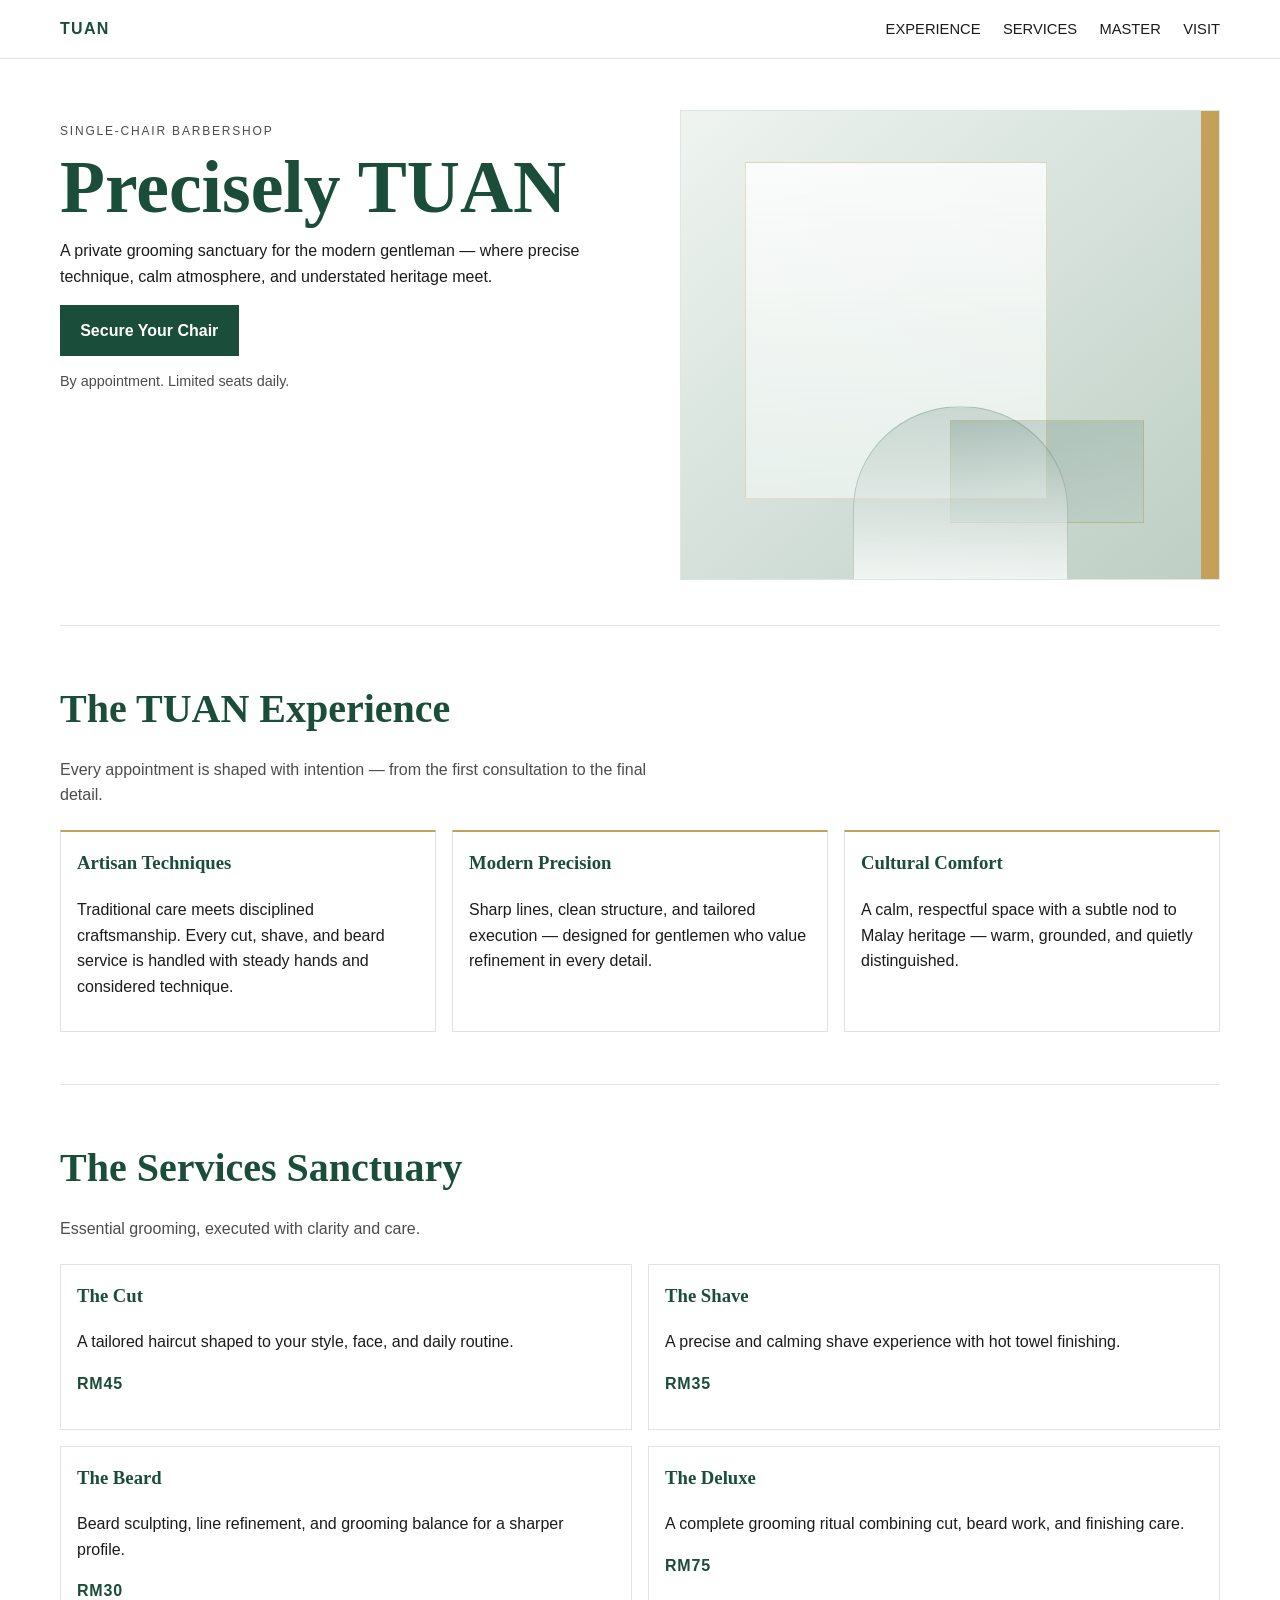
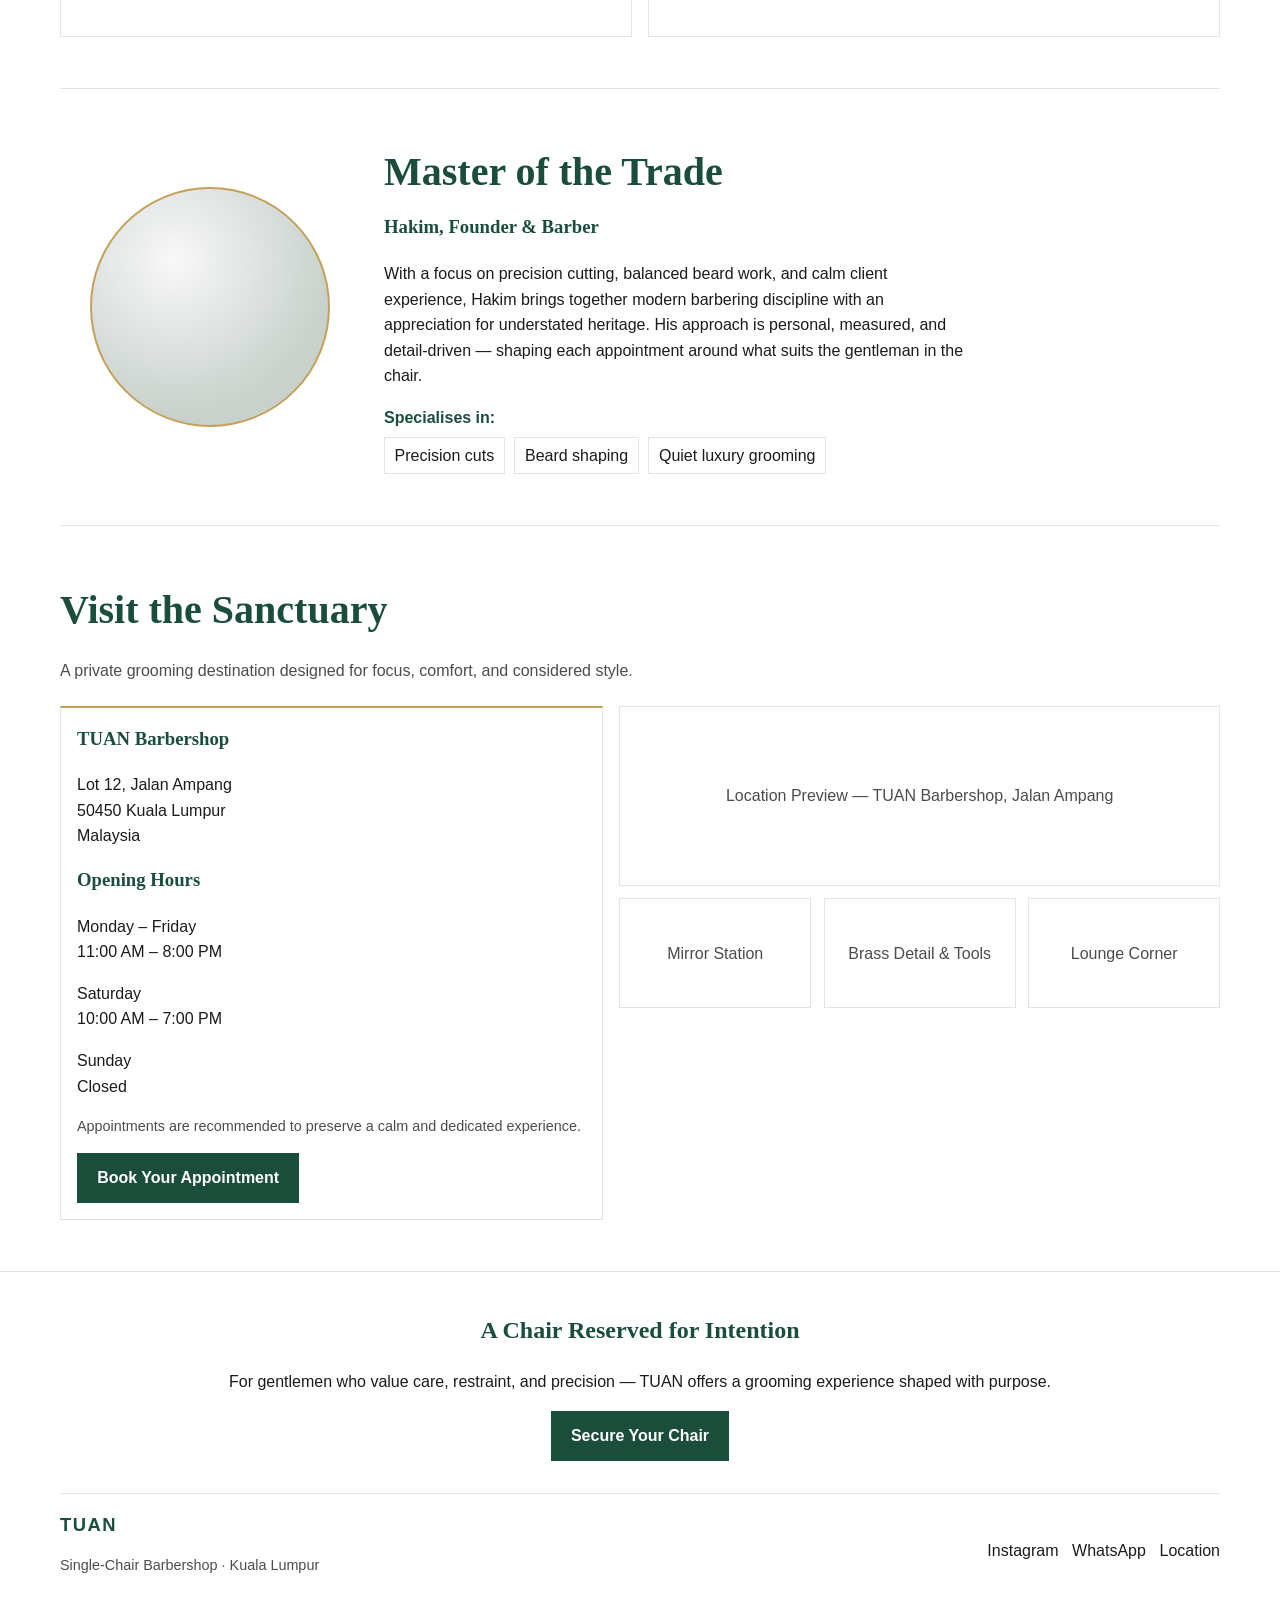
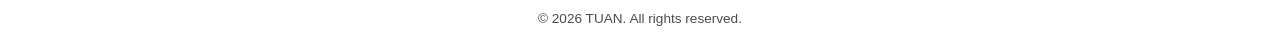
==== tuan-landing-page/index.html @ b1d90995 "Polish TUAN premium visual hierarchy and footer consistency" ====
<!DOCTYPE html>
<html lang="en">
  <head>
    <meta charset="UTF-8" />
    <meta name="viewport" content="width=device-width, initial-scale=1.0" />
    <title>TUAN Landing Page</title>
    <link rel="stylesheet" href="style.css" />
  </head>
  <body>
    <header class="site-header" id="top">
      <nav class="nav shell">
        <a href="#top" class="logo">TUAN</a>
        <button class="nav-toggle" aria-label="Toggle menu" aria-expanded="false">Menu</button>
        <ul class="nav-links">
          <li><a href="#experience">Experience</a></li>
          <li><a href="#services">Services</a></li>
          <li><a href="#master">Master</a></li>
          <li><a href="#visit">Visit</a></li>
        </ul>
      </nav>
    </header>

    <main>
      <!-- 1) HERO SECTION -->
      <section class="hero shell">
        <div class="hero-copy">
          <p class="eyebrow">SINGLE-CHAIR BARBERSHOP</p>
          <h1>Precisely TUAN</h1>
          <p>
            A private grooming sanctuary for the modern gentleman — where precise technique,
            calm atmosphere, and understated heritage meet.
          </p>
          <a href="#visit" class="btn btn-primary">Secure Your Chair</a>
          <p class="small-note">By appointment. Limited seats daily.</p>
        </div>
        <div class="hero-visual" aria-hidden="true">
          <div class="visual-main">
            <div class="visual-layer mirror"></div>
            <div class="visual-layer tools"></div>
            <div class="visual-layer chair"></div>
          </div>
          <div class="accent-bar"></div>
        </div>
      </section>

      <!-- 2) THE TUAN EXPERIENCE -->
      <section class="section shell" id="experience">
        <h2>The TUAN Experience</h2>
        <p class="section-intro">
          Every appointment is shaped with intention — from the first consultation to the final detail.
        </p>
        <div class="grid-3">
          <article class="panel">
            <h3>Artisan Techniques</h3>
            <p>
              Traditional care meets disciplined craftsmanship. Every cut, shave, and beard
              service is handled with steady hands and considered technique.
            </p>
          </article>
          <article class="panel">
            <h3>Modern Precision</h3>
            <p>
              Sharp lines, clean structure, and tailored execution — designed for gentlemen who
              value refinement in every detail.
            </p>
          </article>
          <article class="panel">
            <h3>Cultural Comfort</h3>
            <p>
              A calm, respectful space with a subtle nod to Malay heritage — warm, grounded,
              and quietly distinguished.
            </p>
          </article>
        </div>
      </section>

      <!-- 3) THE SERVICES SANCTUARY -->
      <section class="section shell" id="services">
        <h2>The Services Sanctuary</h2>
        <p class="section-intro">Essential grooming, executed with clarity and care.</p>
        <div class="services-grid">
          <article class="service-card"><h3>The Cut</h3><p>A tailored haircut shaped to your style, face, and daily routine.</p><p class="price">RM45</p></article>
          <article class="service-card"><h3>The Shave</h3><p>A precise and calming shave experience with hot towel finishing.</p><p class="price">RM35</p></article>
          <article class="service-card"><h3>The Beard</h3><p>Beard sculpting, line refinement, and grooming balance for a sharper profile.</p><p class="price">RM30</p></article>
          <article class="service-card"><h3>The Deluxe</h3><p>A complete grooming ritual combining cut, beard work, and finishing care.</p><p class="price">RM75</p></article>
        </div>
      </section>

      <!-- 4) MASTER OF THE TRADE -->
      <section class="section shell master" id="master">
        <div class="portrait-wrap" aria-hidden="true"><div class="portrait"></div></div>
        <div>
          <h2>Master of the Trade</h2>
          <h3>Hakim, Founder &amp; Barber</h3>
          <p>
            With a focus on precision cutting, balanced beard work, and calm client experience,
            Hakim brings together modern barbering discipline with an appreciation for understated
            heritage. His approach is personal, measured, and detail-driven — shaping each
            appointment around what suits the gentleman in the chair.
          </p>
          <p class="specialty-title">Specialises in:</p>
          <ul class="tag-list">
            <li>Precision cuts</li>
            <li>Beard shaping</li>
            <li>Quiet luxury grooming</li>
          </ul>
        </div>
      </section>

      <!-- 5) VISIT THE SANCTUARY -->
      <section class="section shell" id="visit">
        <h2>Visit the Sanctuary</h2>
        <p class="section-intro">
          A private grooming destination designed for focus, comfort, and considered style.
        </p>
        <div class="visit-layout">
          <div class="panel">
            <h3>TUAN Barbershop</h3>
            <p>Lot 12, Jalan Ampang<br />50450 Kuala Lumpur<br />Malaysia</p>
            <h3>Opening Hours</h3>
            <p>Monday – Friday<br />11:00 AM – 8:00 PM</p>
            <p>Saturday<br />10:00 AM – 7:00 PM</p>
            <p>Sunday<br />Closed</p>
            <p class="small-note">Appointments are recommended to preserve a calm and dedicated experience.</p>
            <a href="#" class="btn btn-primary">Book Your Appointment</a>
          </div>
          <div class="visit-visuals">
            <div class="map-box">Location Preview — TUAN Barbershop, Jalan Ampang</div>
            <div class="interior-grid">
              <div class="interior-card">Mirror Station</div>
              <div class="interior-card">Brass Detail &amp; Tools</div>
              <div class="interior-card">Lounge Corner</div>
            </div>
          </div>
        </div>
      </section>
    </main>

    <!-- 6) FINAL CTA / FOOTER -->
    <footer class="footer">
      <div class="shell final-cta">
        <h2>A Chair Reserved for Intention</h2>
        <p>
          For gentlemen who value care, restraint, and precision — TUAN offers a grooming
          experience shaped with purpose.
        </p>
        <a href="#visit" class="btn btn-primary">Secure Your Chair</a>
      </div>
      <div class="shell footer-bottom">
        <div>
          <p class="footer-brand">TUAN</p>
          <p class="small-note">Single-Chair Barbershop · Kuala Lumpur</p>
        </div>
        <div class="footer-links">
          <a href="#" aria-label="TUAN Instagram">Instagram</a>
          <a href="#" aria-label="TUAN WhatsApp">WhatsApp</a>
          <a href="#visit">Location</a>
        </div>
      </div>
      <p class="copyright">© 2026 TUAN. All rights reserved.</p>
    </footer>

    <script src="script.js"></script>
  </body>
</html>
---- tuan-landing-page/style.css ----
:root {
  --white: #ffffff;
  --green: #1a4d3a;
  --brass: #c5a059;
  --ink: #1b1b1b;
  --muted: #4c4c4c;
  --line: rgba(26, 77, 58, 0.14);
}

* { box-sizing: border-box; }
body {
  margin: 0;
  font-family: Arial, Helvetica, sans-serif;
  color: var(--ink);
  background: var(--white);
  line-height: 1.6;
}

.shell { width: min(1160px, 92%); margin: 0 auto; }

h1, h2, h3 {
  font-family: Georgia, "Times New Roman", serif;
  color: var(--green);
  margin-top: 0;
}

/* Sticky header and clean mobile navigation */
.site-header {
  position: sticky;
  top: 0;
  z-index: 20;
  background: var(--white);
  border-bottom: 1px solid var(--line);
}
.nav {
  display: flex;
  align-items: center;
  justify-content: space-between;
  gap: 1rem;
  padding: 1rem 0;
}
.logo { color: var(--green); text-decoration: none; font-weight: 700; letter-spacing: 0.08em; }
.nav-links { list-style: none; display: flex; gap: 1.4rem; margin: 0; padding: 0; }
.nav-links a { color: var(--ink); text-decoration: none; font-size: 0.92rem; text-transform: uppercase; }
.nav-toggle { display: none; border: 1px solid var(--green); background: transparent; color: var(--green); padding: 0.4rem 0.7rem; }

/* HERO */
.hero {
  display: grid;
  grid-template-columns: 1.05fr 0.95fr;
  gap: 1.4rem;
  padding: 3.2rem 0 2.8rem;
}
.eyebrow { font-size: 0.75rem; letter-spacing: 0.15em; color: var(--muted); }
.hero h1 { font-size: clamp(2.4rem, 6vw, 4.6rem); line-height: 0.94; margin-bottom: 1rem; }
.btn {
  display: inline-block;
  text-decoration: none;
  border: 1px solid var(--brass);
  padding: 0.72rem 1.2rem;
  font-weight: 700;
  transition: background-color .2s ease, color .2s ease, transform .2s ease;
}
.btn-primary { background: var(--green); color: var(--white); border-color: var(--green); }
.btn:hover { transform: translateY(-1px); }
.small-note { color: var(--muted); font-size: .9rem; }

.hero-visual {
  position: relative;
  min-height: 470px;
  border: 1px solid var(--line);
}
.visual-main {
  position: absolute;
  inset: 0;
  overflow: hidden;
  background: linear-gradient(140deg, #eff4f1, #d9e4de 42%, #bdcec4 100%);
}

/* Layered editorial placeholder for a more premium hero visual. */
.visual-layer {
  position: absolute;
  border: 1px solid rgba(197, 160, 89, 0.35);
}

.visual-layer.mirror {
  left: 12%;
  top: 11%;
  width: 56%;
  height: 72%;
  background: linear-gradient(180deg, rgba(255, 255, 255, 0.8), rgba(233, 241, 237, 0.95));
}

.visual-layer.tools {
  right: 14%;
  bottom: 12%;
  width: 36%;
  height: 22%;
  background: linear-gradient(160deg, rgba(26, 77, 58, 0.2), rgba(26, 77, 58, 0.04));
}

.visual-layer.chair {
  left: 32%;
  bottom: -7%;
  width: 40%;
  height: 44%;
  border-radius: 52% 52% 0 0;
  border-color: rgba(26, 77, 58, 0.2);
  background: linear-gradient(180deg, rgba(26, 77, 58, 0.16), rgba(255, 255, 255, 0.95));
}
.accent-bar { position: absolute; top: 0; right: 0; width: 18px; height: 100%; background: var(--brass); }

.section {
  padding: 3.2rem 0;
  border-top: 1px solid var(--line);
}
.section h2 { font-size: clamp(1.7rem, 4vw, 2.5rem); margin-bottom: .5rem; }
.section-intro { max-width: 55ch; color: var(--muted); margin-bottom: 1.4rem; }

.section p { max-width: 66ch; }

.grid-3 { display: grid; grid-template-columns: repeat(3, 1fr); gap: 1rem; }
.panel {
  border: 1px solid var(--line);
  border-top: 2px solid var(--brass);
  padding: 1rem;
}

.services-grid { display: grid; grid-template-columns: repeat(2, 1fr); gap: 1rem; }
.service-card { border: 1px solid var(--line); padding: 1rem; }
.price { color: var(--green); font-weight: 700; letter-spacing: .05em; }

.master {
  display: grid;
  grid-template-columns: 300px 1fr;
  gap: 1.5rem;
  align-items: center;
}
.portrait-wrap { display: grid; place-items: center; }
.portrait {
  width: 240px; height: 240px; border-radius: 50%;
  border: 2px solid var(--brass);
  background: radial-gradient(circle at 35% 30%, #f8f8f8, #c8d1cc 70%);
}
.specialty-title { color: var(--green); font-weight: 700; margin-bottom: .4rem; }
.tag-list { list-style: none; display: flex; flex-wrap: wrap; gap: .6rem; padding: 0; margin: 0; }
.tag-list li { border: 1px solid var(--line); padding: .3rem .6rem; }

.visit-layout { display: grid; grid-template-columns: 0.95fr 1.05fr; gap: 1rem; }
.map-box {
  border: 1px solid var(--line);
  min-height: 180px;
  display: grid;
  place-items: center;
  color: var(--muted);
  margin-bottom: .8rem;
}
.interior-grid { display: grid; grid-template-columns: repeat(3, 1fr); gap: .8rem; }
.interior-card { border: 1px solid var(--line); min-height: 110px; display: grid; place-items: center; color: var(--muted); }

.footer { border-top: 1px solid var(--line); padding-top: 2.4rem; }
.final-cta { text-align: center; padding-bottom: 2rem; }
.footer-bottom { border-top: 1px solid var(--line); padding: 1rem 0; display: flex; flex-wrap: wrap; gap: 1rem; justify-content: space-between; align-items: center; }
.footer-brand { color: var(--green); font-size: 1.15rem; letter-spacing: 0.08em; margin: 0; font-weight: 700; }
.footer-links { display: flex; flex-wrap: wrap; gap: .85rem; }
.footer-links a { color: var(--ink); text-decoration: none; border-bottom: 1px solid transparent; }
.footer-links a:hover,
.footer-links a:focus-visible { border-bottom-color: var(--brass); outline: none; }

/* Shared subtle focus styling for better keyboard navigation. */
a:focus-visible,
button:focus-visible {
  outline: 2px solid rgba(197, 160, 89, 0.85);
  outline-offset: 2px;
}
.copyright { text-align: center; color: var(--muted); font-size: .85rem; margin: 0 0 1.6rem; }

@media (max-width: 980px) {
  .hero,
  .visit-layout,
  .master,
  .grid-3,
  .services-grid,
  .interior-grid {
    grid-template-columns: 1fr;
  }
  .hero-visual { min-height: 340px; }
}

@media (max-width: 760px) {
  .nav-toggle { display: inline-block; }
  .nav-links {
    position: absolute;
    left: 0;
    right: 0;
    top: 64px;
    background: var(--white);
    border-bottom: 1px solid var(--line);
    flex-direction: column;
    padding: .9rem 4%;
    display: none;
  }
  .nav-links.show { display: flex; }
  .section { padding: 2.2rem 0; }
  .visual-layer.mirror { left: 10%; width: 62%; }
  .visual-layer.tools { right: 18%; width: 38%; }
  .visual-layer.chair { left: 28%; width: 48%; }
}
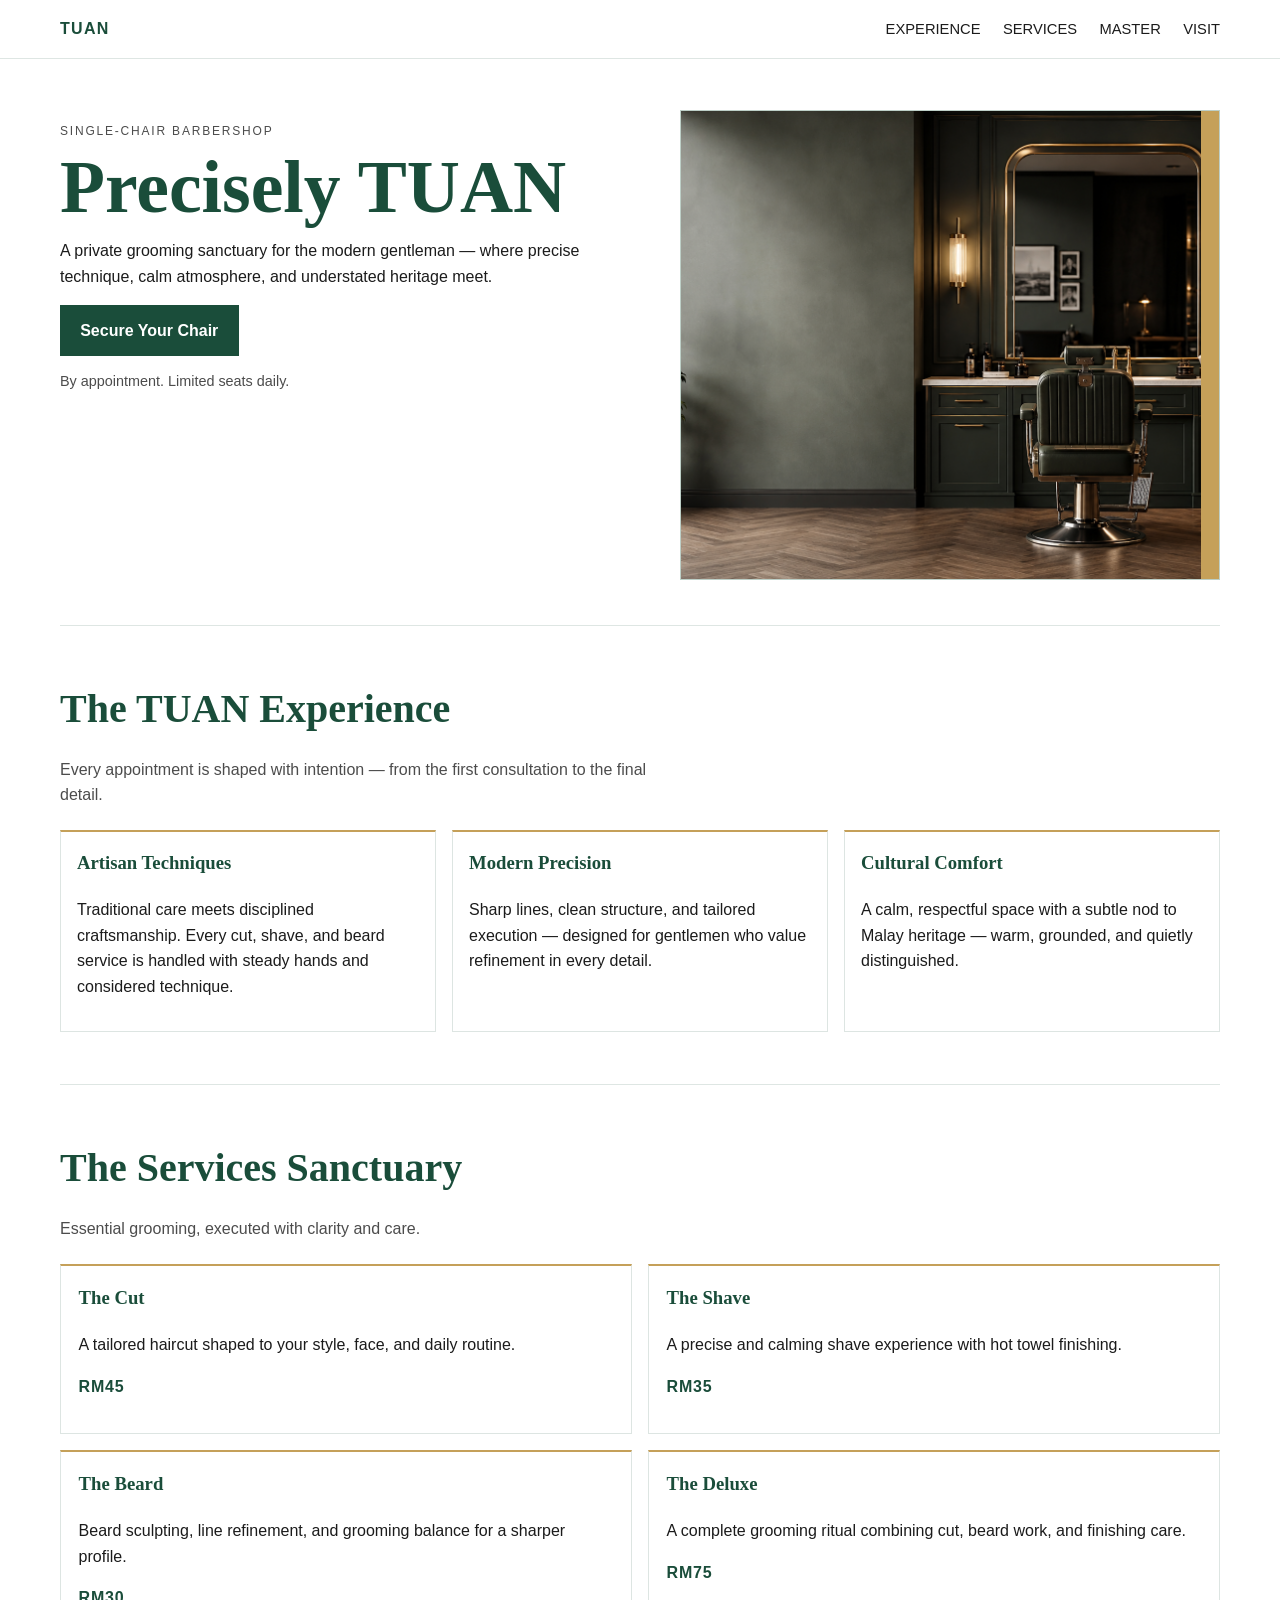
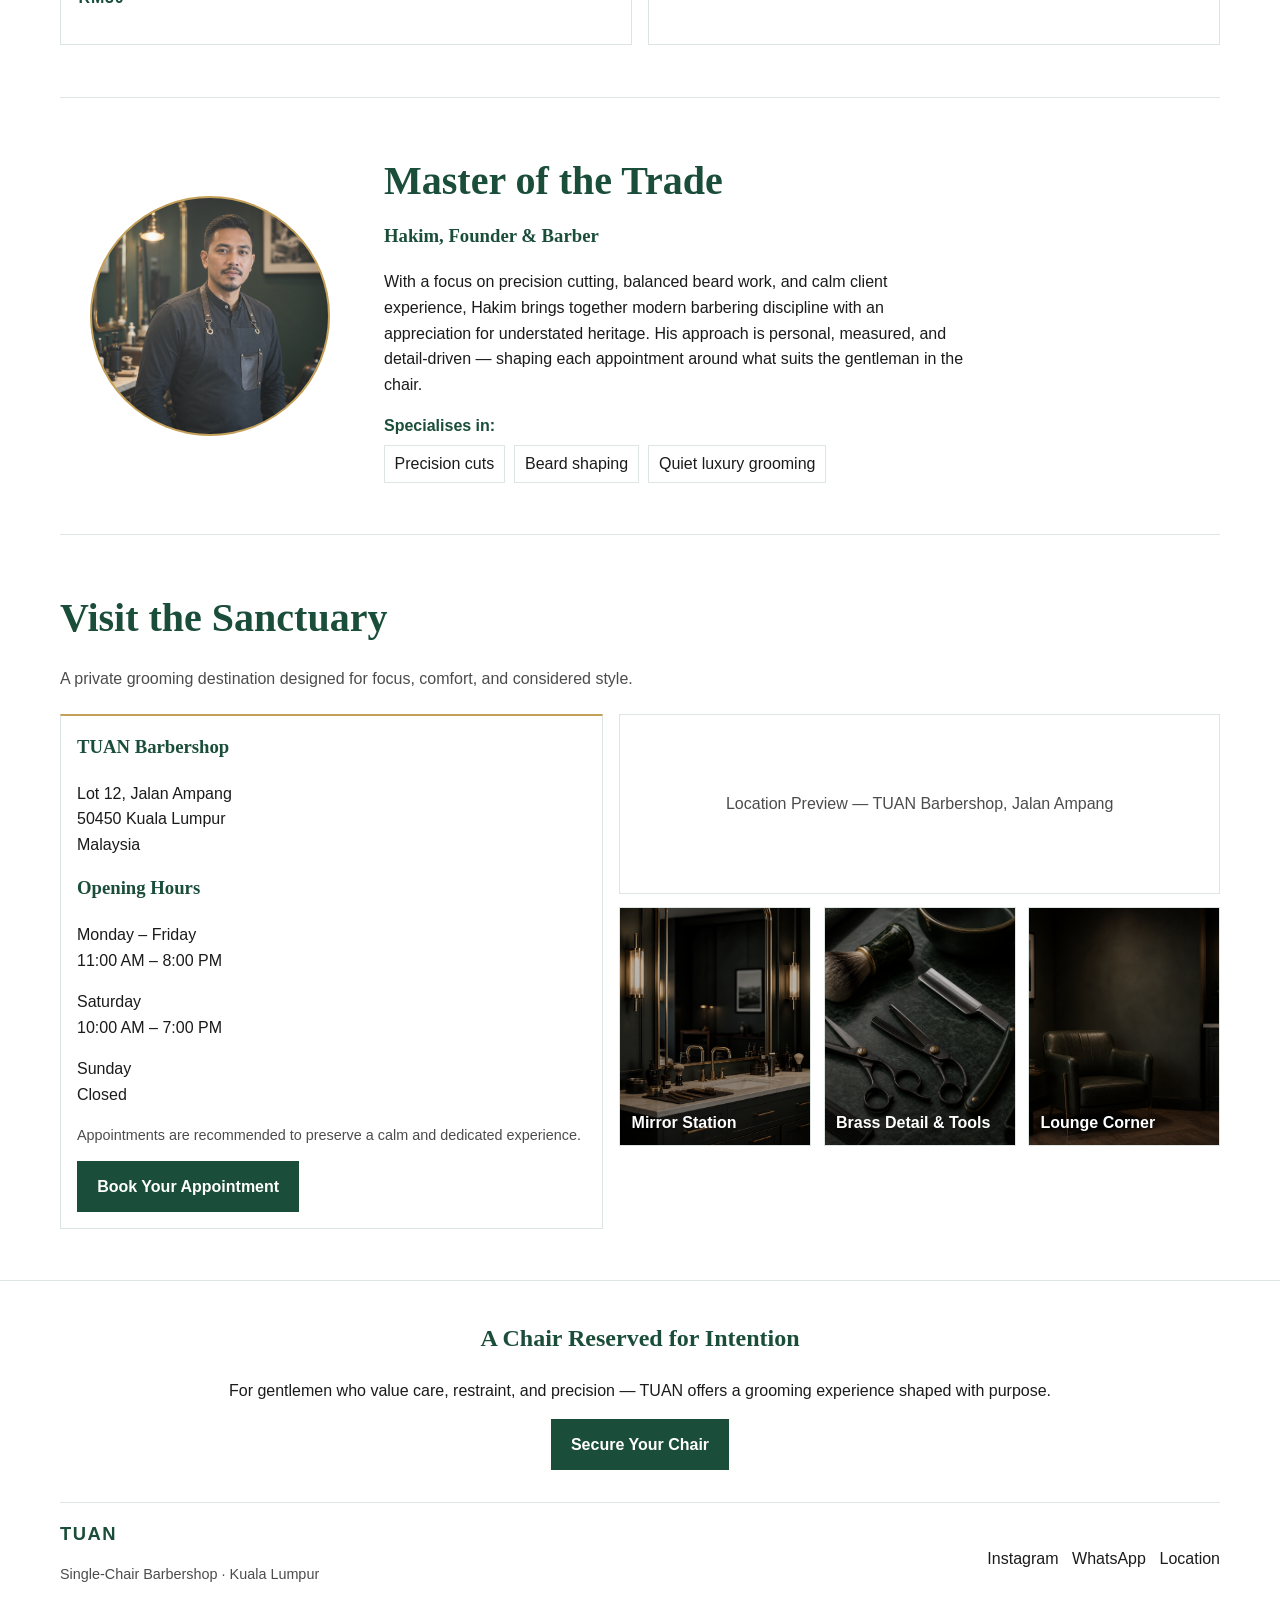
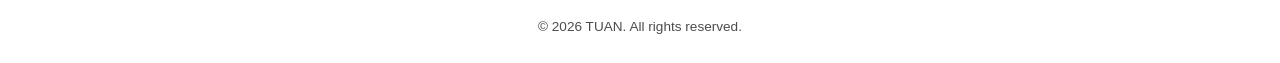
==== commit e32fc0be: "Polish TUAN hero and add responsive lightbox gallery" ====
--- a/tuan-landing-page/index.html
+++ b/tuan-landing-page/index.html
@@ -34,11 +34,7 @@
           <p class="small-note">By appointment. Limited seats daily.</p>
         </div>
         <div class="hero-visual" aria-hidden="true">
-          <div class="visual-main">
-            <div class="visual-layer mirror"></div>
-            <div class="visual-layer tools"></div>
-            <div class="visual-layer chair"></div>
-          </div>
+          <img class="hero-photo" src="assets/hero-main.jpg" alt="" />
           <div class="accent-bar"></div>
         </div>
       </section>
@@ -127,9 +123,18 @@
           <div class="visit-visuals">
             <div class="map-box">Location Preview — TUAN Barbershop, Jalan Ampang</div>
             <div class="interior-grid">
-              <div class="interior-card">Mirror Station</div>
-              <div class="interior-card">Brass Detail &amp; Tools</div>
-              <div class="interior-card">Lounge Corner</div>
+              <button class="interior-card" type="button" data-lightbox-index="0" aria-label="Open Mirror Station image">
+                <img src="assets/interior-mirror.jpg" alt="Mirror station interior" />
+                <span>Mirror Station</span>
+              </button>
+              <button class="interior-card" type="button" data-lightbox-index="1" aria-label="Open Brass Detail and Tools image">
+                <img src="assets/interior-tools-brass.jpg" alt="Brass detail and barber tools" />
+                <span>Brass Detail &amp; Tools</span>
+              </button>
+              <button class="interior-card" type="button" data-lightbox-index="2" aria-label="Open Lounge Corner image">
+                <img src="assets/interior-lounge.jpg" alt="Lounge corner interior" />
+                <span>Lounge Corner</span>
+              </button>
             </div>
           </div>
         </div>
@@ -160,6 +165,22 @@
       <p class="copyright">© 2026 TUAN. All rights reserved.</p>
     </footer>
 
+
+    <!-- Lightbox modal for interior gallery images -->
+    <div class="lightbox" id="lightbox" aria-hidden="true">
+      <div class="lightbox-backdrop" data-lightbox-close="true"></div>
+      <div class="lightbox-dialog" role="dialog" aria-modal="true" aria-label="Interior gallery preview">
+        <button class="lightbox-close" type="button" aria-label="Close gallery">×</button>
+        <button class="lightbox-nav prev" type="button" aria-label="Previous image">‹</button>
+        <figure class="lightbox-figure">
+          <img id="lightboxImage" src="" alt="" />
+          <figcaption id="lightboxCaption"></figcaption>
+        </figure>
+        <button class="lightbox-nav next" type="button" aria-label="Next image">›</button>
+        <p class="lightbox-counter" id="lightboxCounter">1 / 3</p>
+      </div>
+    </div>
+
     <script src="script.js"></script>
   </body>
 </html>
--- a/tuan-landing-page/style.css
+++ b/tuan-landing-page/style.css
@@ -69,44 +69,15 @@
   position: relative;
   min-height: 470px;
   border: 1px solid var(--line);
-}
-.visual-main {
-  position: absolute;
-  inset: 0;
   overflow: hidden;
-  background: linear-gradient(140deg, #eff4f1, #d9e4de 42%, #bdcec4 100%);
-}
-
-/* Layered editorial placeholder for a more premium hero visual. */
-.visual-layer {
-  position: absolute;
-  border: 1px solid rgba(197, 160, 89, 0.35);
-}
-
-.visual-layer.mirror {
-  left: 12%;
-  top: 11%;
-  width: 56%;
-  height: 72%;
-  background: linear-gradient(180deg, rgba(255, 255, 255, 0.8), rgba(233, 241, 237, 0.95));
-}
-
-.visual-layer.tools {
-  right: 14%;
-  bottom: 12%;
-  width: 36%;
-  height: 22%;
-  background: linear-gradient(160deg, rgba(26, 77, 58, 0.2), rgba(26, 77, 58, 0.04));
-}
-
-.visual-layer.chair {
-  left: 32%;
-  bottom: -7%;
-  width: 40%;
-  height: 44%;
-  border-radius: 52% 52% 0 0;
-  border-color: rgba(26, 77, 58, 0.2);
-  background: linear-gradient(180deg, rgba(26, 77, 58, 0.16), rgba(255, 255, 255, 0.95));
+  background: #d9e4de;
+}
+.hero-photo {
+  width: 100%;
+  height: 100%;
+  object-fit: cover;
+  object-position: 50% 35%;
+  display: block;
 }
 .accent-bar { position: absolute; top: 0; right: 0; width: 18px; height: 100%; background: var(--brass); }
 
@@ -127,7 +98,7 @@
 }
 
 .services-grid { display: grid; grid-template-columns: repeat(2, 1fr); gap: 1rem; }
-.service-card { border: 1px solid var(--line); padding: 1rem; }
+.service-card { border: 1px solid var(--line); border-top: 2px solid var(--brass); padding: 1.1rem; }
 .price { color: var(--green); font-weight: 700; letter-spacing: .05em; }
 
 .master {
@@ -140,7 +111,8 @@
 .portrait {
   width: 240px; height: 240px; border-radius: 50%;
   border: 2px solid var(--brass);
-  background: radial-gradient(circle at 35% 30%, #f8f8f8, #c8d1cc 70%);
+  background: radial-gradient(circle at 35% 30%, rgba(248,248,248,0.25), rgba(200,209,204,0.15) 70%), url("assets/master-hakim.jpg") center/cover no-repeat;
+  background-color: #c8d1cc;
 }
 .specialty-title { color: var(--green); font-weight: 700; margin-bottom: .4rem; }
 .tag-list { list-style: none; display: flex; flex-wrap: wrap; gap: .6rem; padding: 0; margin: 0; }
@@ -156,7 +128,121 @@
   margin-bottom: .8rem;
 }
 .interior-grid { display: grid; grid-template-columns: repeat(3, 1fr); gap: .8rem; }
-.interior-card { border: 1px solid var(--line); min-height: 110px; display: grid; place-items: center; color: var(--muted); }
+
+/* Clickable interior gallery cards used by the lightbox modal. */
+.interior-card {
+  border: 1px solid var(--line);
+  min-height: 170px;
+  position: relative;
+  overflow: hidden;
+  background: transparent;
+  cursor: pointer;
+  text-align: left;
+  font: inherit;
+  border-radius: 0;
+  padding: 0;
+  appearance: none;
+}
+.interior-card img {
+  width: 100%;
+  height: 100%;
+  object-fit: cover;
+  object-position: center;
+  display: block;
+}
+.interior-card span {
+  position: absolute;
+  left: 0.7rem;
+  bottom: 0.55rem;
+  z-index: 2;
+  color: #ffffff;
+  font-weight: 600;
+  text-shadow: 0 1px 2px rgba(0,0,0,0.45);
+}
+.interior-card::before {
+  content: "";
+  position: absolute;
+  inset: 0;
+  background: linear-gradient(to top, rgba(0,0,0,0.45), rgba(0,0,0,0.1));
+}
+
+.interior-card:hover,
+.interior-card:focus-visible {
+  transform: translateY(-2px);
+  box-shadow: 0 8px 18px rgba(26, 77, 58, 0.14);
+}
+
+/* Lightbox modal styles for full-screen gallery viewing. */
+.lightbox {
+  position: fixed;
+  inset: 0;
+  display: none;
+  z-index: 60;
+}
+.lightbox.open { display: grid; place-items: center; }
+.lightbox-backdrop {
+  position: absolute;
+  inset: 0;
+  background: rgba(10, 15, 13, 0.74);
+}
+.lightbox-dialog {
+  position: relative;
+  z-index: 1;
+  width: min(980px, 94vw);
+  max-height: 92vh;
+  border: 1px solid rgba(197, 160, 89, 0.55);
+  background: #102b21;
+  color: #fff;
+  padding: 0.9rem;
+  display: grid;
+  grid-template-columns: auto 1fr auto;
+  grid-template-rows: 1fr auto;
+  gap: 0.5rem;
+  align-items: center;
+}
+.lightbox-figure {
+  margin: 0;
+  height: min(78vh, 720px);
+  display: grid;
+}
+.lightbox-figure img {
+  width: 100%;
+  height: 100%;
+  object-fit: contain;
+  background: #0f2019;
+}
+#lightboxCaption {
+  margin-top: 0.4rem;
+  font-size: 0.9rem;
+  color: #d8e3de;
+}
+.lightbox-close,
+.lightbox-nav {
+  border: 1px solid rgba(197, 160, 89, 0.65);
+  background: rgba(16, 43, 33, 0.8);
+  color: #fff;
+  font-size: 1.2rem;
+  line-height: 1;
+  width: 2.3rem;
+  height: 2.3rem;
+  cursor: pointer;
+}
+.lightbox-close {
+  position: absolute;
+  top: 0.5rem;
+  right: 0.5rem;
+}
+.lightbox-nav.prev { grid-column: 1; }
+.lightbox-figure { grid-column: 2; }
+.lightbox-nav.next { grid-column: 3; }
+.lightbox-counter {
+  grid-column: 2;
+  margin: 0;
+  justify-self: center;
+  font-size: 0.88rem;
+  color: #d8e3de;
+}
+
 
 .footer { border-top: 1px solid var(--line); padding-top: 2.4rem; }
 .final-cta { text-align: center; padding-bottom: 2rem; }
@@ -184,7 +270,10 @@
   .interior-grid {
     grid-template-columns: 1fr;
   }
+  .hero { gap: 1rem; padding: 2.3rem 0 2rem; }
   .hero-visual { min-height: 340px; }
+  .hero-photo { object-position: 54% 34%; }
+  .section { padding: 2.6rem 0; }
 }
 
 @media (max-width: 760px) {
@@ -201,8 +290,26 @@
     display: none;
   }
   .nav-links.show { display: flex; }
-  .section { padding: 2.2rem 0; }
-  .visual-layer.mirror { left: 10%; width: 62%; }
-  .visual-layer.tools { right: 18%; width: 38%; }
-  .visual-layer.chair { left: 28%; width: 48%; }
-}
+  .nav { padding: 0.72rem 0; }
+  .hero { padding: 1.7rem 0 1.5rem; }
+  .hero h1 { line-height: 1; margin-bottom: 0.65rem; }
+  .hero-copy p { margin: 0 0 0.8rem; }
+  .hero-visual { min-height: 270px; }
+  .hero-photo { object-position: 58% 32%; }
+  .btn { padding: 0.78rem 1.08rem; }
+  .section { padding: 2rem 0; }
+  .panel,
+  .service-card { padding: 0.9rem; }
+  .interior-card { min-height: 145px; }
+  .lightbox-dialog {
+    width: 96vw;
+    padding: 0.55rem;
+    grid-template-columns: 2.2rem 1fr 2.2rem;
+  }
+  .lightbox-figure { height: min(68vh, 540px); }
+  .lightbox-close,
+  .lightbox-nav {
+    width: 2.2rem;
+    height: 2.2rem;
+  }
+}
